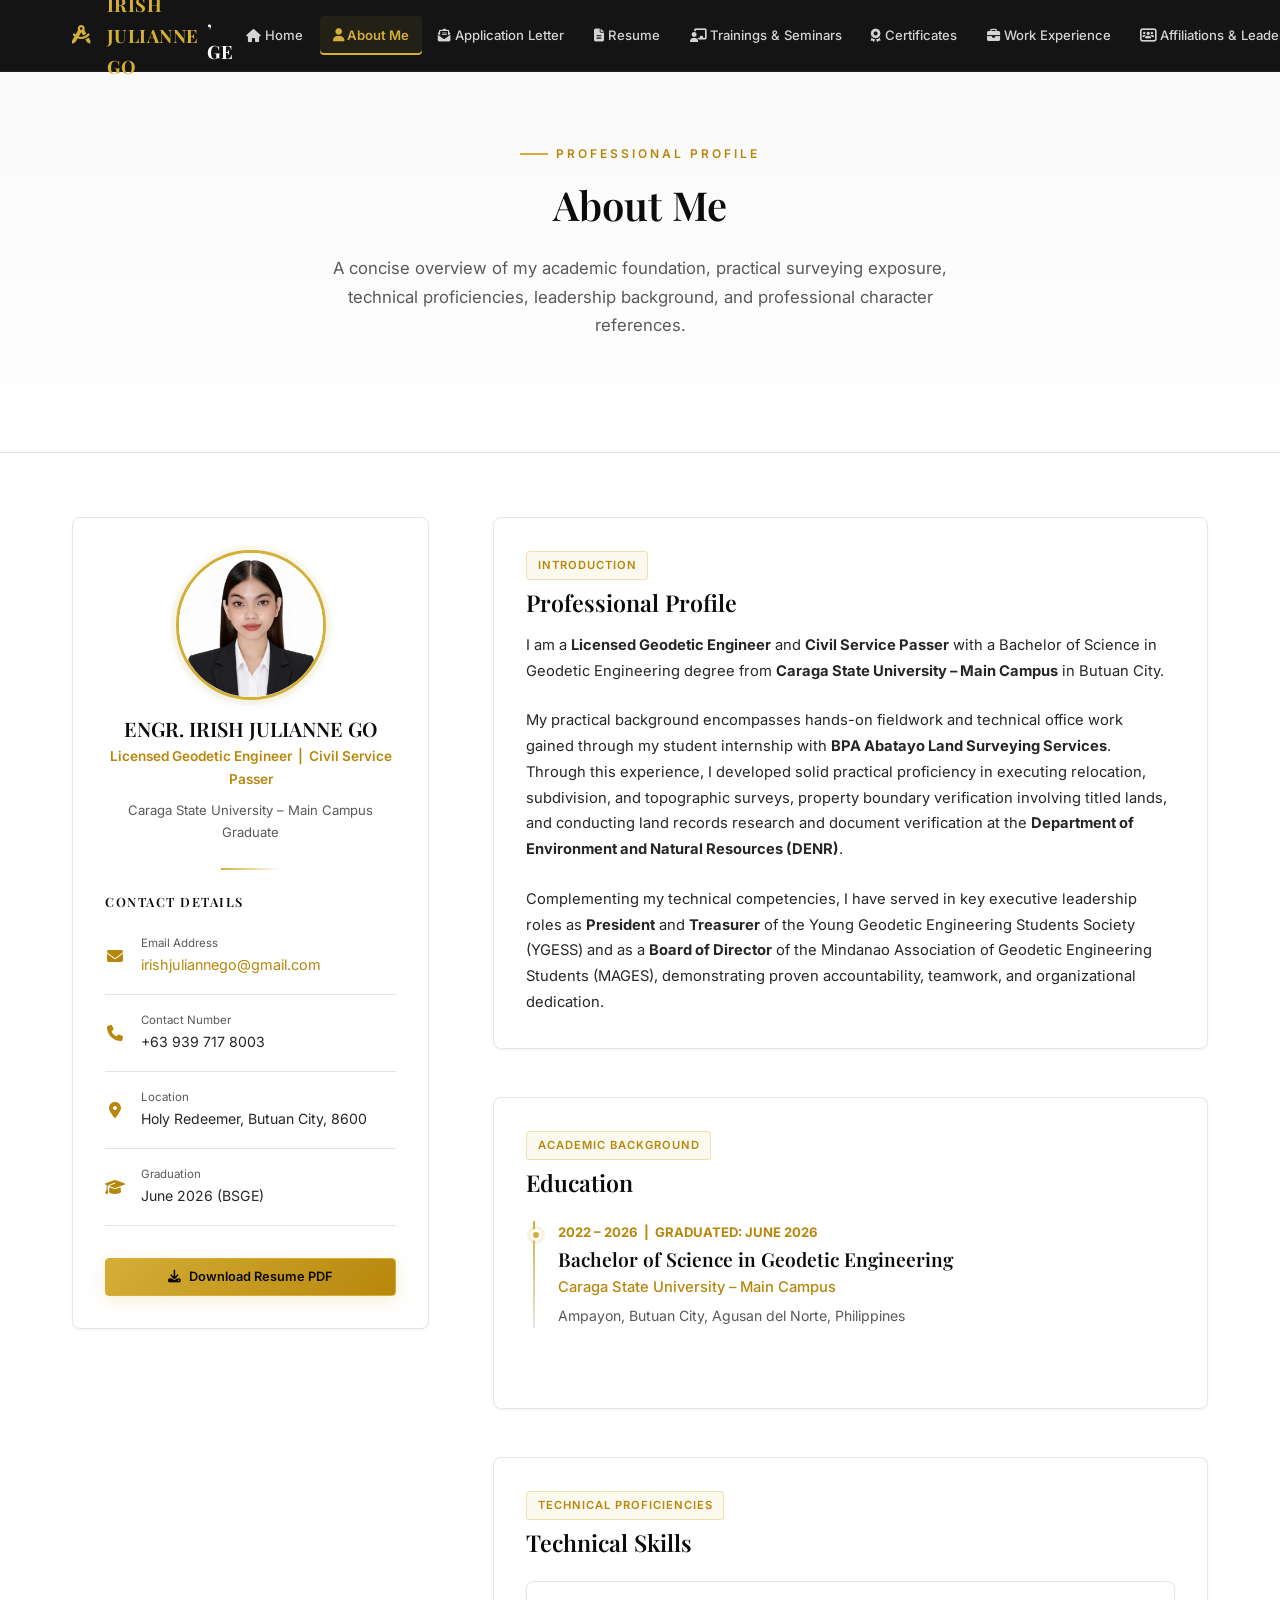
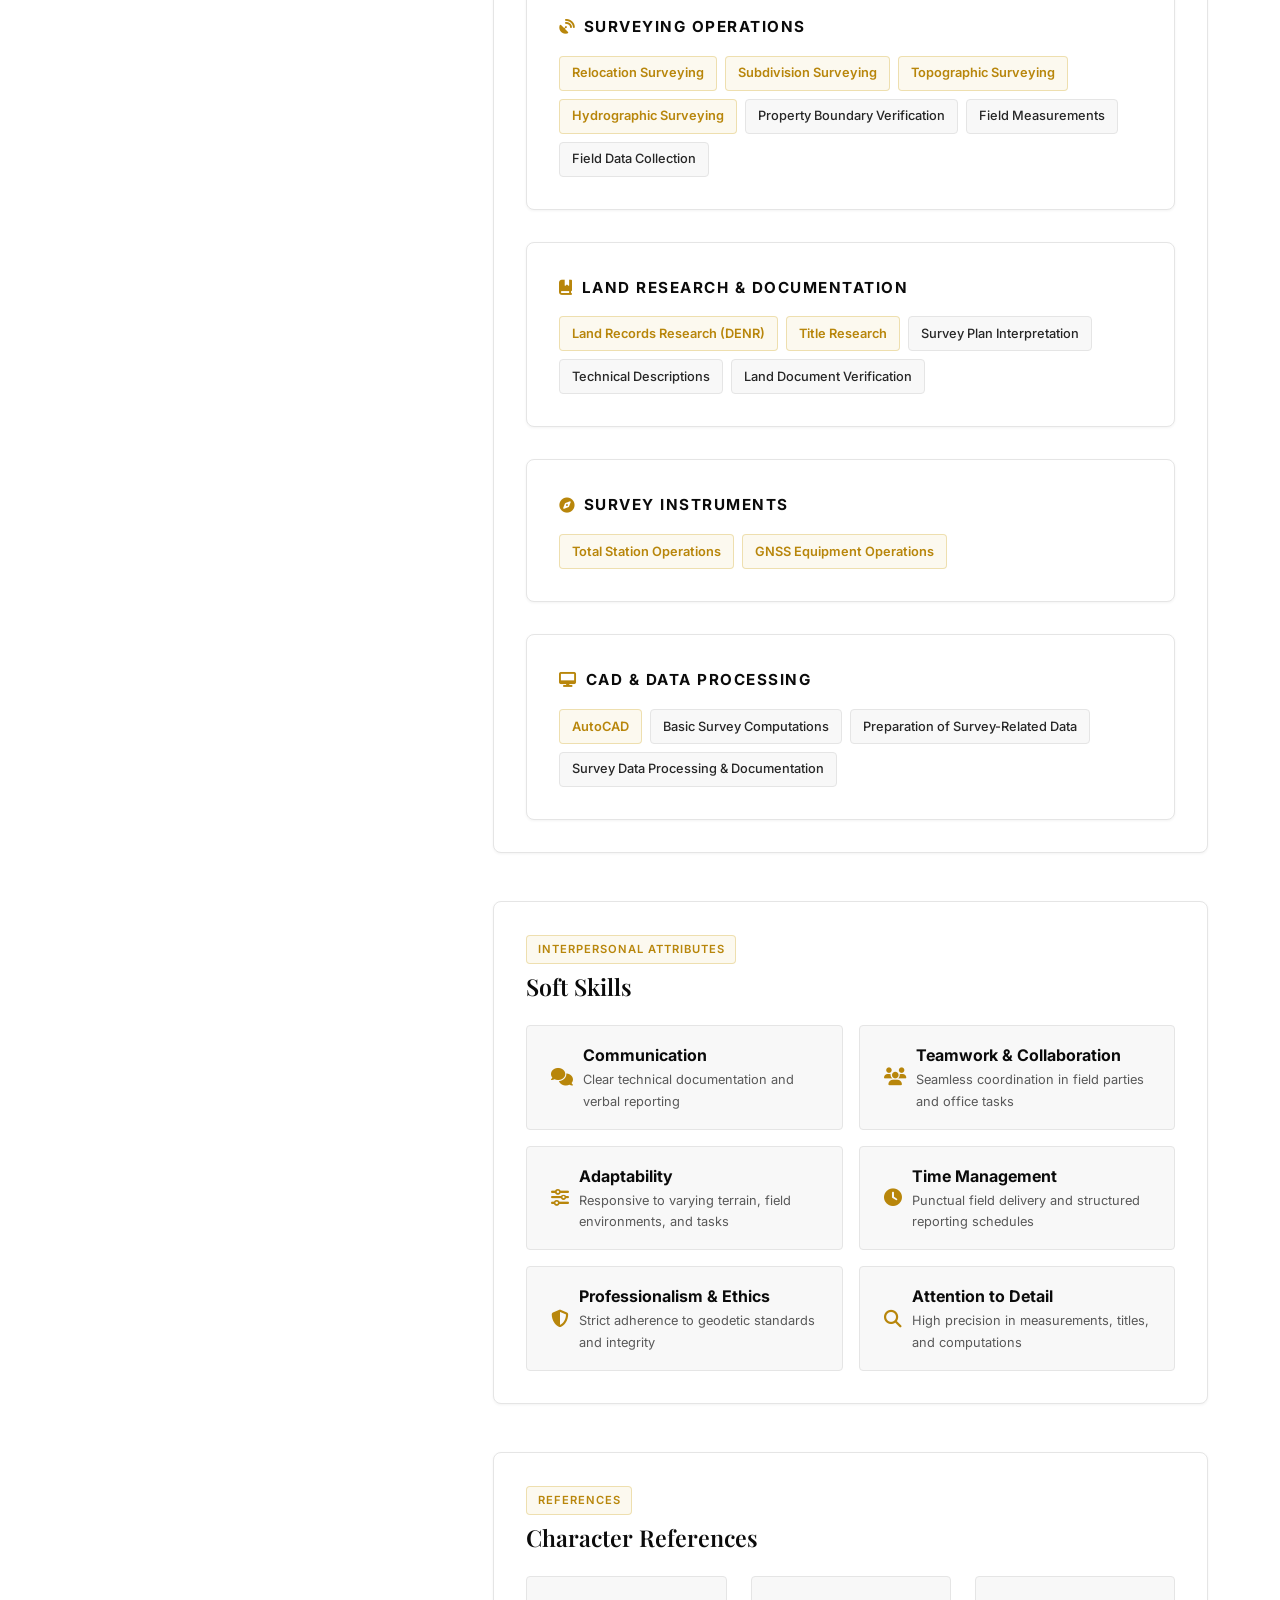
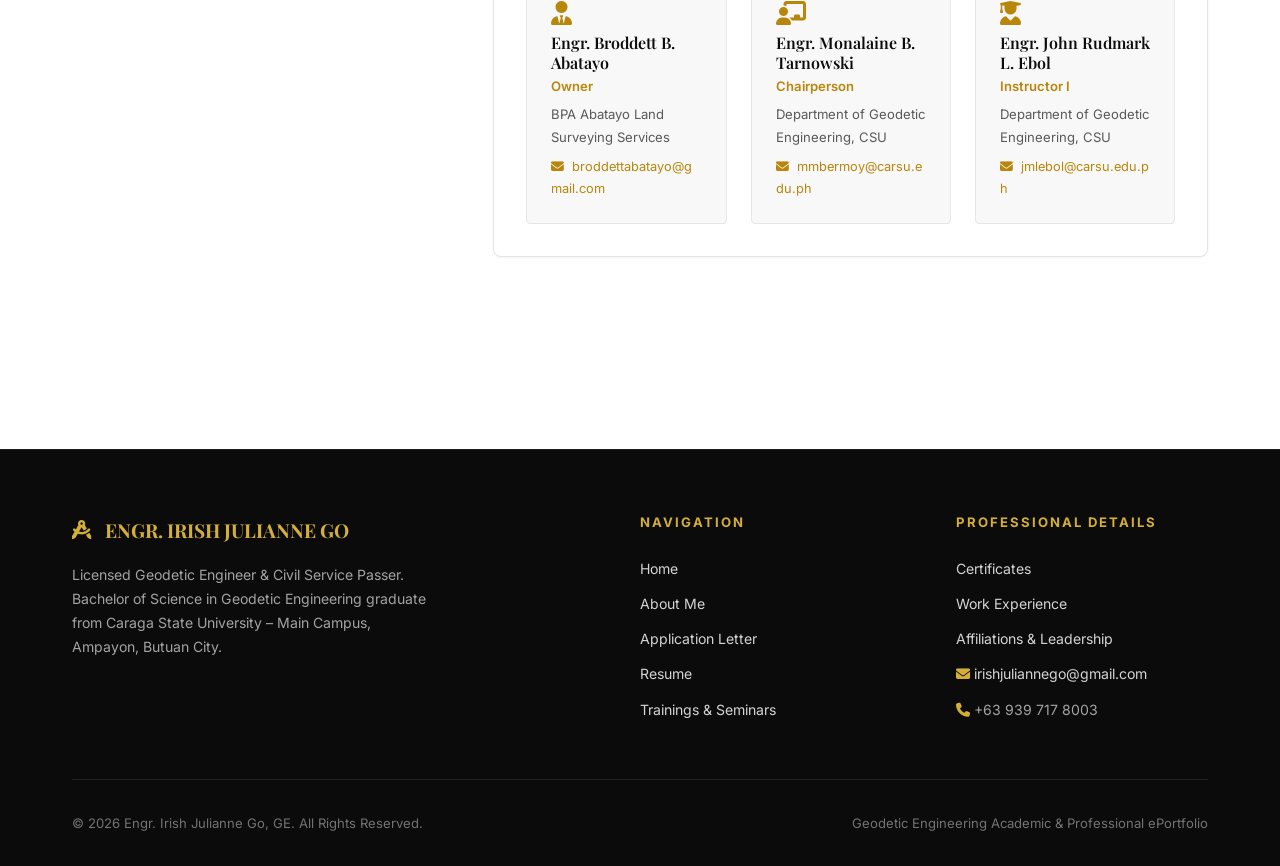
==== about.html @ 2d6228db "Add files via upload" ====
<!DOCTYPE html>
<html lang="en">
<head>
  <meta charset="UTF-8">
  <meta name="viewport" content="width=device-width, initial-scale=1.0">
  <title>About Me | Engr. Irish Julianne Go, GE</title>
  <meta name="description" content="Professional background, education, technical surveying proficiencies, and character references of Engr. Irish Julianne Go, Licensed Geodetic Engineer.">
  
  <!-- Google Fonts -->
  <link rel="preconnect" href="https://fonts.googleapis.com">
  <link rel="preconnect" href="https://fonts.gstatic.com" crossorigin>
  <link href="https://fonts.googleapis.com/css2?family=Inter:wght@300;400;500;600;700&family=Playfair+Display:wght@500;600;700&family=Source+Serif+4:wght@400;600&display=swap" rel="stylesheet">
  
  <!-- Font Awesome Icons -->
  <link rel="stylesheet" href="https://cdnjs.cloudflare.com/ajax/libs/font-awesome/6.5.1/css/all.min.css">
  
  <!-- Main Stylesheet -->
  <link rel="stylesheet" href="css/style.css">
</head>
<body>

  <!-- ==================== BLACK & GOLD NAVIGATION BAR ==================== -->
  <header class="navbar">
    <div class="container">
      <a href="index.html" class="nav-brand">
        <i class="fa-solid fa-compass-drafting" style="color: var(--color-gold); margin-right: 8px;"></i>
        <span>IRISH JULIANNE GO</span>, GE
      </a>

      <button class="nav-toggle" aria-label="Toggle navigation menu">
        <span></span>
        <span></span>
        <span></span>
      </button>

      <nav>
        <ul class="nav-links">
          <li><a href="index.html"><i class="fa-solid fa-house"></i> Home</a></li>
          <li><a href="about.html" class="active"><i class="fa-solid fa-user"></i> About Me</a></li>
          <li><a href="application-letter.html"><i class="fa-solid fa-envelope-open-text"></i> Application Letter</a></li>
          <li><a href="resume.html"><i class="fa-solid fa-file-lines"></i> Resume</a></li>
          <li><a href="trainings.html"><i class="fa-solid fa-chalkboard-user"></i> Trainings & Seminars</a></li>
          <li><a href="certificates.html"><i class="fa-solid fa-award"></i> Certificates</a></li>
          <li><a href="experience.html"><i class="fa-solid fa-briefcase"></i> Work Experience</a></li>
          <li><a href="affiliations.html"><i class="fa-solid fa-users-rectangle"></i> Affiliations & Leadership</a></li>
        </ul>
      </nav>
    </div>
  </header>

  <!-- ==================== PAGE HERO ==================== -->
  <section class="page-hero">
    <div class="container reveal">
      <div class="section-label">Professional Profile</div>
      <h1 class="section-title">About Me</h1>
      <p class="section-subtitle">
        A concise overview of my academic foundation, practical surveying exposure, technical proficiencies, leadership background, and professional character references.
      </p>
    </div>
  </section>

  <!-- ==================== MAIN ABOUT SECTION ==================== -->
  <section style="padding-bottom: var(--space-4xl);">
    <div class="container">
      <div class="about-grid">

        <!-- Left Column / Profile Sidebar -->
        <aside class="about-sidebar reveal">
          <div class="card">
            <div class="profile-photo-wrapper" style="width: 150px; height: 150px; margin-bottom: var(--space-md);">
              <img src="images/profile.jpg" alt="Engr. Irish Julianne Go, GE" class="profile-photo">
            </div>

            <h3 style="font-size: 1.25rem; color: var(--color-heading-dark); margin-bottom: var(--space-xs);">
              ENGR. IRISH JULIANNE GO
            </h3>
            <p style="font-size: 0.85rem; color: var(--color-gold-deep); font-weight: 600; margin-bottom: var(--space-sm);">
              Licensed Geodetic Engineer &nbsp;|&nbsp; Civil Service Passer
            </p>
            <p style="font-size: 0.82rem; color: var(--color-text-muted); margin-bottom: var(--space-lg);">
              Caraga State University – Main Campus Graduate
            </p>

            <div class="divider" style="margin: 0 auto var(--space-lg);"></div>

            <h4 style="font-size: 0.8rem; letter-spacing: 1.5px; text-transform: uppercase; color: var(--color-heading-dark); margin-bottom: var(--space-sm); text-align: left;">Contact Details</h4>
            
            <ul class="info-list" style="text-align: left;">
              <li>
                <i class="fa-solid fa-envelope"></i>
                <div>
                  <div style="font-size: 0.72rem; color: var(--color-text-muted);">Email Address</div>
                  <a href="mailto:irishjuliannego@gmail.com" style="word-break: break-all;">irishjuliannego@gmail.com</a>
                </div>
              </li>
              <li>
                <i class="fa-solid fa-phone"></i>
                <div>
                  <div style="font-size: 0.72rem; color: var(--color-text-muted);">Contact Number</div>
                  <span style="font-size: 0.88rem; color: var(--color-text);">+63 939 717 8003</span>
                </div>
              </li>
              <li>
                <i class="fa-solid fa-location-dot"></i>
                <div>
                  <div style="font-size: 0.72rem; color: var(--color-text-muted);">Location</div>
                  <span style="font-size: 0.88rem; color: var(--color-text);">Holy Redeemer, Butuan City, 8600</span>
                </div>
              </li>
              <li>
                <i class="fa-solid fa-graduation-cap"></i>
                <div>
                  <div style="font-size: 0.72rem; color: var(--color-text-muted);">Graduation</div>
                  <span style="font-size: 0.88rem; color: var(--color-text);">June 2026 (BSGE)</span>
                </div>
              </li>
            </ul>

            <div style="margin-top: var(--space-xl);">
              <a href="docs/Resume_Irish_Julianne_Go.pdf" download="Resume_Irish_Julianne_Go.pdf" class="btn btn-primary btn-sm" style="width: 100%; justify-content: center;">
                <i class="fa-solid fa-download"></i> Download Resume PDF
              </a>
            </div>
          </div>
        </aside>

        <!-- Right Column / Detailed Content -->
        <main class="about-content">

          <!-- 1. Professional Introduction -->
          <div class="card reveal" style="margin-bottom: var(--space-2xl);">
            <div class="card-tag">Introduction</div>
            <h2 style="font-size: 1.45rem; color: var(--color-heading-dark); margin-bottom: var(--space-md);">Professional Profile</h2>
            <p class="card-text">
              I am a <strong>Licensed Geodetic Engineer</strong> and <strong>Civil Service Passer</strong> with a Bachelor of Science in Geodetic Engineering degree from <strong>Caraga State University – Main Campus</strong> in Butuan City.
            </p>
            <p class="card-text">
              My practical background encompasses hands-on fieldwork and technical office work gained through my student internship with <strong>BPA Abatayo Land Surveying Services</strong>. Through this experience, I developed solid practical proficiency in executing relocation, subdivision, and topographic surveys, property boundary verification involving titled lands, and conducting land records research and document verification at the <strong>Department of Environment and Natural Resources (DENR)</strong>.
            </p>
            <p class="card-text" style="margin-bottom: 0;">
              Complementing my technical competencies, I have served in key executive leadership roles as <strong>President</strong> and <strong>Treasurer</strong> of the Young Geodetic Engineering Students Society (YGESS) and as a <strong>Board of Director</strong> of the Mindanao Association of Geodetic Engineering Students (MAGES), demonstrating proven accountability, teamwork, and organizational dedication.
            </p>
          </div>

          <!-- 2. Educational Background -->
          <div class="card reveal" style="margin-bottom: var(--space-2xl);">
            <div class="card-tag">Academic Background</div>
            <h2 style="font-size: 1.45rem; color: var(--color-heading-dark); margin-bottom: var(--space-lg);">Education</h2>
            
            <div class="timeline">
              <div class="timeline-item">
                <div style="font-size: 0.82rem; color: var(--color-gold-deep); font-weight: 700;">2022 – 2026 &nbsp;|&nbsp; GRADUATED: JUNE 2026</div>
                <h3 style="font-size: 1.2rem; color: var(--color-heading-dark); margin: var(--space-xs) 0;">
                  Bachelor of Science in Geodetic Engineering
                </h3>
                <p style="color: var(--color-gold-deep); font-size: 0.92rem; font-weight: 500; margin-bottom: var(--space-xs);">
                  Caraga State University – Main Campus
                </p>
                <p style="font-size: 0.88rem; color: var(--color-text-muted);">
                  Ampayon, Butuan City, Agusan del Norte, Philippines
                </p>
              </div>
            </div>
          </div>

          <!-- 3. Technical Skills (Exact 4 Categories from Provided Materials) -->
          <div class="card reveal" style="margin-bottom: var(--space-2xl);" id="technicalSkills">
            <div class="card-tag">Technical Proficiencies</div>
            <h2 style="font-size: 1.45rem; color: var(--color-heading-dark); margin-bottom: var(--space-lg);">Technical Skills</h2>

            <!-- Category 1: Surveying -->
            <div class="skill-category-box">
              <div class="skill-category-title">
                <i class="fa-solid fa-satellite-dish"></i> Surveying Operations
              </div>
              <div class="skills-grid" style="margin-top: 0;">
                <span class="tag tag-gold">Relocation Surveying</span>
                <span class="tag tag-gold">Subdivision Surveying</span>
                <span class="tag tag-gold">Topographic Surveying</span>
                <span class="tag tag-gold">Hydrographic Surveying</span>
                <span class="tag">Property Boundary Verification</span>
                <span class="tag">Field Measurements</span>
                <span class="tag">Field Data Collection</span>
              </div>
            </div>

            <!-- Category 2: Land Research & Documentation -->
            <div class="skill-category-box">
              <div class="skill-category-title">
                <i class="fa-solid fa-book-bookmark"></i> Land Research & Documentation
              </div>
              <div class="skills-grid" style="margin-top: 0;">
                <span class="tag tag-gold">Land Records Research (DENR)</span>
                <span class="tag tag-gold">Title Research</span>
                <span class="tag">Survey Plan Interpretation</span>
                <span class="tag">Technical Descriptions</span>
                <span class="tag">Land Document Verification</span>
              </div>
            </div>

            <!-- Category 3: Survey Instruments -->
            <div class="skill-category-box">
              <div class="skill-category-title">
                <i class="fa-solid fa-compass"></i> Survey Instruments
              </div>
              <div class="skills-grid" style="margin-top: 0;">
                <span class="tag tag-gold">Total Station Operations</span>
                <span class="tag tag-gold">GNSS Equipment Operations</span>
              </div>
            </div>

            <!-- Category 4: CAD & Data Processing -->
            <div class="skill-category-box" style="margin-bottom: 0;">
              <div class="skill-category-title">
                <i class="fa-solid fa-desktop"></i> CAD & Data Processing
              </div>
              <div class="skills-grid" style="margin-top: 0;">
                <span class="tag tag-gold">AutoCAD</span>
                <span class="tag">Basic Survey Computations</span>
                <span class="tag">Preparation of Survey-Related Data</span>
                <span class="tag">Survey Data Processing & Documentation</span>
              </div>
            </div>
          </div>

          <!-- 4. Soft Skills (Minimal, Clean, No percentage bars) -->
          <div class="card reveal" style="margin-bottom: var(--space-2xl);">
            <div class="card-tag">Interpersonal Attributes</div>
            <h2 style="font-size: 1.45rem; color: var(--color-heading-dark); margin-bottom: var(--space-lg);">Soft Skills</h2>
            
            <div class="grid-2" style="gap: var(--space-md);">
              <div style="background: var(--surface-secondary); padding: var(--space-md) var(--space-lg); border-radius: var(--radius-sm); border: 1px solid var(--border-color); display: flex; align-items: center; gap: 10px;">
                <i class="fa-solid fa-comments" style="color: var(--color-gold-deep); font-size: 1.1rem;"></i>
                <div>
                  <strong style="color: var(--color-black);">Communication</strong>
                  <div style="font-size: 0.8rem; color: var(--color-text-muted);">Clear technical documentation and verbal reporting</div>
                </div>
              </div>

              <div style="background: var(--surface-secondary); padding: var(--space-md) var(--space-lg); border-radius: var(--radius-sm); border: 1px solid var(--border-color); display: flex; align-items: center; gap: 10px;">
                <i class="fa-solid fa-users" style="color: var(--color-gold-deep); font-size: 1.1rem;"></i>
                <div>
                  <strong style="color: var(--color-black);">Teamwork & Collaboration</strong>
                  <div style="font-size: 0.8rem; color: var(--color-text-muted);">Seamless coordination in field parties and office tasks</div>
                </div>
              </div>

              <div style="background: var(--surface-secondary); padding: var(--space-md) var(--space-lg); border-radius: var(--radius-sm); border: 1px solid var(--border-color); display: flex; align-items: center; gap: 10px;">
                <i class="fa-solid fa-sliders" style="color: var(--color-gold-deep); font-size: 1.1rem;"></i>
                <div>
                  <strong style="color: var(--color-black);">Adaptability</strong>
                  <div style="font-size: 0.8rem; color: var(--color-text-muted);">Responsive to varying terrain, field environments, and tasks</div>
                </div>
              </div>

              <div style="background: var(--surface-secondary); padding: var(--space-md) var(--space-lg); border-radius: var(--radius-sm); border: 1px solid var(--border-color); display: flex; align-items: center; gap: 10px;">
                <i class="fa-solid fa-clock" style="color: var(--color-gold-deep); font-size: 1.1rem;"></i>
                <div>
                  <strong style="color: var(--color-black);">Time Management</strong>
                  <div style="font-size: 0.8rem; color: var(--color-text-muted);">Punctual field delivery and structured reporting schedules</div>
                </div>
              </div>

              <div style="background: var(--surface-secondary); padding: var(--space-md) var(--space-lg); border-radius: var(--radius-sm); border: 1px solid var(--border-color); display: flex; align-items: center; gap: 10px;">
                <i class="fa-solid fa-shield-halved" style="color: var(--color-gold-deep); font-size: 1.1rem;"></i>
                <div>
                  <strong style="color: var(--color-black);">Professionalism & Ethics</strong>
                  <div style="font-size: 0.8rem; color: var(--color-text-muted);">Strict adherence to geodetic standards and integrity</div>
                </div>
              </div>

              <div style="background: var(--surface-secondary); padding: var(--space-md) var(--space-lg); border-radius: var(--radius-sm); border: 1px solid var(--border-color); display: flex; align-items: center; gap: 10px;">
                <i class="fa-solid fa-magnifying-glass" style="color: var(--color-gold-deep); font-size: 1.1rem;"></i>
                <div>
                  <strong style="color: var(--color-black);">Attention to Detail</strong>
                  <div style="font-size: 0.8rem; color: var(--color-text-muted);">High precision in measurements, titles, and computations</div>
                </div>
              </div>
            </div>
          </div>

          <!-- 5. Character References (Exact 3 from Resume) -->
          <div class="card reveal">
            <div class="card-tag">References</div>
            <h2 style="font-size: 1.45rem; color: var(--color-heading-dark); margin-bottom: var(--space-lg);">Character References</h2>
            
            <div class="grid-3" style="gap: var(--space-lg);">
              <!-- Reference 1 -->
              <div style="background: var(--surface-secondary); padding: var(--space-lg); border-radius: var(--radius-sm); border: 1px solid var(--border-color);">
                <i class="fa-solid fa-user-tie" style="font-size: 1.5rem; color: var(--color-gold-deep); margin-bottom: var(--space-sm);"></i>
                <h4 style="font-size: 1rem; color: var(--color-heading-dark); margin-bottom: 2px;">Engr. Broddett B. Abatayo</h4>
                <div style="font-size: 0.82rem; color: var(--color-gold-deep); font-weight: 600; margin-bottom: 6px;">Owner</div>
                <div style="font-size: 0.82rem; color: var(--color-text-muted); margin-bottom: 8px;">BPA Abatayo Land Surveying Services</div>
                <div style="font-size: 0.8rem; color: var(--color-text);">
                  <i class="fa-solid fa-envelope" style="color: var(--color-gold-deep); margin-right: 4px;"></i>
                  <a href="mailto:broddettabatayo@gmail.com" style="word-break: break-all;">broddettabatayo@gmail.com</a>
                </div>
              </div>

              <!-- Reference 2 -->
              <div style="background: var(--surface-secondary); padding: var(--space-lg); border-radius: var(--radius-sm); border: 1px solid var(--border-color);">
                <i class="fa-solid fa-chalkboard-user" style="font-size: 1.5rem; color: var(--color-gold-deep); margin-bottom: var(--space-sm);"></i>
                <h4 style="font-size: 1rem; color: var(--color-heading-dark); margin-bottom: 2px;">Engr. Monalaine B. Tarnowski</h4>
                <div style="font-size: 0.82rem; color: var(--color-gold-deep); font-weight: 600; margin-bottom: 6px;">Chairperson</div>
                <div style="font-size: 0.82rem; color: var(--color-text-muted); margin-bottom: 8px;">Department of Geodetic Engineering, CSU</div>
                <div style="font-size: 0.8rem; color: var(--color-text);">
                  <i class="fa-solid fa-envelope" style="color: var(--color-gold-deep); margin-right: 4px;"></i>
                  <a href="mailto:mmbermoy@carsu.edu.ph" style="word-break: break-all;">mmbermoy@carsu.edu.ph</a>
                </div>
              </div>

              <!-- Reference 3 -->
              <div style="background: var(--surface-secondary); padding: var(--space-lg); border-radius: var(--radius-sm); border: 1px solid var(--border-color);">
                <i class="fa-solid fa-user-graduate" style="font-size: 1.5rem; color: var(--color-gold-deep); margin-bottom: var(--space-sm);"></i>
                <h4 style="font-size: 1rem; color: var(--color-heading-dark); margin-bottom: 2px;">Engr. John Rudmark L. Ebol</h4>
                <div style="font-size: 0.82rem; color: var(--color-gold-deep); font-weight: 600; margin-bottom: 6px;">Instructor I</div>
                <div style="font-size: 0.82rem; color: var(--color-text-muted); margin-bottom: 8px;">Department of Geodetic Engineering, CSU</div>
                <div style="font-size: 0.8rem; color: var(--color-text);">
                  <i class="fa-solid fa-envelope" style="color: var(--color-gold-deep); margin-right: 4px;"></i>
                  <a href="mailto:jmlebol@carsu.edu.ph" style="word-break: break-all;">jmlebol@carsu.edu.ph</a>
                </div>
              </div>
            </div>
          </div>

        </main>
      </div>
    </div>
  </section>

  <!-- ==================== BLACK & GOLD FOOTER ==================== -->
  <footer class="footer">
    <div class="container">
      <div class="footer-grid">
        <div>
          <div class="footer-brand">
            <i class="fa-solid fa-compass-drafting" style="color: var(--color-gold); margin-right: 6px;"></i>
            <span>ENGR. IRISH JULIANNE GO</span>
          </div>
          <p class="footer-text">
            Licensed Geodetic Engineer & Civil Service Passer. Bachelor of Science in Geodetic Engineering graduate from Caraga State University – Main Campus, Ampayon, Butuan City.
          </p>
        </div>

        <div>
          <h4 class="footer-heading">Navigation</h4>
          <ul class="footer-links">
            <li><a href="index.html">Home</a></li>
            <li><a href="about.html">About Me</a></li>
            <li><a href="application-letter.html">Application Letter</a></li>
            <li><a href="resume.html">Resume</a></li>
            <li><a href="trainings.html">Trainings & Seminars</a></li>
          </ul>
        </div>

        <div>
          <h4 class="footer-heading">Professional Details</h4>
          <ul class="footer-links">
            <li><a href="certificates.html">Certificates</a></li>
            <li><a href="experience.html">Work Experience</a></li>
            <li><a href="affiliations.html">Affiliations & Leadership</a></li>
            <li><a href="mailto:irishjuliannego@gmail.com"><i class="fa-solid fa-envelope" style="color: var(--color-gold);"></i> irishjuliannego@gmail.com</a></li>
            <li><span style="font-size: 0.88rem; color: #A3A3A3;"><i class="fa-solid fa-phone" style="color: var(--color-gold);"></i> +63 939 717 8003</span></li>
          </ul>
        </div>
      </div>

      <div class="footer-bottom">
        <div>&copy; <span id="currentYear"></span> Engr. Irish Julianne Go, GE. All Rights Reserved.</div>
        <div>Geodetic Engineering Academic & Professional ePortfolio</div>
      </div>
    </div>
  </footer>

  <!-- Back to Top Button -->
  <button class="back-to-top" aria-label="Scroll back to top">
    <i class="fa-solid fa-arrow-up"></i>
  </button>

  <script src="js/main.js"></script>
</body>
</html>
---- css/style.css ----
/* ============================================================
   E-PORTFOLIO — MAIN STYLESHEET
   Black, White & Gold Professional Geodetic Engineering Portfolio
   Engr. Irish Julianne Go, GE
   ============================================================ */

/* ---------- Google Fonts ---------- */
@import url('https://fonts.googleapis.com/css2?family=Inter:wght@300;400;500;600;700&family=Playfair+Display:wght@500;600;700&family=Source+Serif+4:wght@400;500;600&display=swap');

/* ---------- CSS Custom Properties (Black, White & Gold Design System) ---------- */
:root {
  /* Core Dark Tones */
  --color-black:           #0B0B0B; /* Deep rich black for navbar, footer, hero accents */
  --color-charcoal:        #1A1A1A; /* Refined charcoal for dark surfaces */
  --color-dark-gray:       #262626; /* Dark surface border / secondary dark */
  --color-mid-gray:        #737373;
  --color-light-gray:      #E5E5E5;

  /* Gold Accent Palette */
  --color-gold:            #D4AF37; /* Primary Gold */
  --color-gold-deep:       #B8860B; /* Deep Gold for borders & gradients */
  --color-gold-light:      #E6CA65; /* Highlight gold */
  --color-gold-tint:       rgba(212, 175, 55, 0.08); /* Subtle background tint */
  --color-gold-glow:       rgba(212, 175, 55, 0.18); /* Hover glow */

  /* Core Light Tones */
  --color-white:           #FFFFFF; /* Dominant clean white background */
  --color-off-white:       #F8F8F8; /* Subtle neutral section background */
  --color-surface-light:   #FFFFFF;

  /* Typography Colors */
  --color-heading-dark:    #0B0B0B; /* Headings on light background */
  --color-heading-light:   #FFFFFF; /* Headings on dark background */
  --color-heading:         #0B0B0B;
  --color-text:            #262626; /* Deep charcoal body text for readability */
  --color-text-muted:      #595959; /* Secondary muted text */
  --color-text-light:      #E5E5E5; /* Light text for dark sections */
  --color-text-dim:        #A3A3A3; /* Dim text for dark sections */

  /* Functional */
  --color-success:         #2B7A56;
  --color-info:            #2B6CB0;
  --color-danger:          #C53030;

  /* Surfaces */
  --surface-primary:       #FFFFFF;
  --surface-secondary:     #F8F8F8;
  --surface-dark:          #0B0B0B;
  --surface-card:          #FFFFFF;
  --surface-card-hover:    #FCFCFC;
  --surface-elevated:      #F5F5F5;
  --surface-overlay:       rgba(11, 11, 11, 0.90);

  /* Borders */
  --border-color:          #E5E5E5;
  --border-color-dark:     #262626;
  --border-color-gold:     rgba(212, 175, 55, 0.35);

  /* Typography */
  --font-body:    'Inter', -apple-system, BlinkMacSystemFont, 'Segoe UI', sans-serif;
  --font-heading: 'Playfair Display', 'Georgia', serif;
  --font-serif:   'Source Serif 4', 'Georgia', serif;

  /* Spacing */
  --space-xs:  .25rem;
  --space-sm:  .5rem;
  --space-md:  1rem;
  --space-lg:  1.5rem;
  --space-xl:  2rem;
  --space-2xl: 3rem;
  --space-3xl: 4rem;
  --space-4xl: 6rem;

  /* Radii */
  --radius-sm:  4px;
  --radius-md:  8px;
  --radius-lg:  14px;
  --radius-xl:  20px;
  --radius-full:50%;

  /* Shadows */
  --shadow-sm:        0 1px 3px rgba(0, 0, 0, 0.05);
  --shadow-md:        0 4px 14px rgba(0, 0, 0, 0.06);
  --shadow-lg:        0 10px 30px rgba(0, 0, 0, 0.08);
  --shadow-gold:      0 4px 18px rgba(212, 175, 55, 0.22);
  --shadow-paper:     0 10px 32px rgba(0, 0, 0, 0.08), 0 1px 4px rgba(0, 0, 0, 0.04);

  /* Transitions */
  --ease-smooth: cubic-bezier(.4, 0, .2, 1);
  --duration:    .3s;

  /* Layout */
  --max-width:   1200px;
  --nav-height:  72px;
}

/* ---------- Reset & Base ---------- */
*,
*::before,
*::after {
  box-sizing: border-box;
  margin: 0;
  padding: 0;
}

html {
  scroll-behavior: smooth;
  font-size: 16px;
  -webkit-font-smoothing: antialiased;
  -moz-osx-font-smoothing: grayscale;
}

body {
  font-family: var(--font-body);
  background: var(--surface-primary);
  color: var(--color-text);
  line-height: 1.7;
  min-height: 100vh;
  overflow-x: hidden;
}

img { max-width: 100%; display: block; }

a {
  color: var(--color-gold-deep);
  text-decoration: none;
  transition: color var(--duration) var(--ease-smooth);
}
a:hover { color: var(--color-gold); }

h1, h2, h3, h4, h5, h6 {
  font-family: var(--font-heading);
  color: var(--color-heading-dark);
  line-height: 1.25;
  font-weight: 600;
}

::selection {
  background: var(--color-gold);
  color: var(--color-black);
}

/* ---------- Utility ---------- */
.container {
  width: 100%;
  max-width: var(--max-width);
  margin: 0 auto;
  padding: 0 var(--space-xl);
}

.section-label {
  display: inline-flex;
  align-items: center;
  gap: .5rem;
  font-size: .75rem;
  font-weight: 600;
  letter-spacing: 3px;
  text-transform: uppercase;
  color: var(--color-gold-deep);
  margin-bottom: var(--space-md);
}
.section-label::before {
  content: '';
  width: 28px;
  height: 2px;
  background: var(--color-gold);
}

.section-title {
  font-size: clamp(1.75rem, 4vw, 2.5rem);
  color: var(--color-heading-dark);
  margin-bottom: var(--space-lg);
}

.section-subtitle {
  color: var(--color-text-muted);
  font-size: 1.05rem;
  max-width: 640px;
  margin-bottom: var(--space-3xl);
}

.page-hero {
  padding: calc(var(--nav-height) + var(--space-3xl)) 0 var(--space-2xl);
  text-align: center;
  background: linear-gradient(180deg, var(--color-off-white) 0%, var(--color-white) 100%);
  border-bottom: 1px solid var(--border-color);
  margin-bottom: var(--space-3xl);
}
.page-hero .section-label { justify-content: center; }
.page-hero .section-subtitle { margin-left: auto; margin-right: auto; }

.divider {
  width: 60px;
  height: 2px;
  background: linear-gradient(90deg, var(--color-gold), transparent);
  margin: var(--space-xl) 0;
}

/* ---------- Black & Gold Navigation Bar ---------- */
.navbar {
  position: fixed;
  top: 0;
  left: 0;
  right: 0;
  height: var(--nav-height);
  background: rgba(11, 11, 11, 0.96);
  backdrop-filter: blur(16px) saturate(1.4);
  -webkit-backdrop-filter: blur(16px) saturate(1.4);
  border-bottom: 1px solid #1F1F1F;
  z-index: 1000;
  transition: background var(--duration) var(--ease-smooth),
              box-shadow var(--duration) var(--ease-smooth);
}
.navbar.scrolled {
  background: #0B0B0B;
  box-shadow: 0 4px 20px rgba(0, 0, 0, 0.4);
}

.navbar .container {
  display: flex;
  align-items: center;
  justify-content: space-between;
  height: 100%;
}

.nav-brand {
  font-family: var(--font-heading);
  font-size: 1.15rem;
  font-weight: 700;
  color: #FFFFFF;
  letter-spacing: .5px;
  display: flex;
  align-items: center;
  gap: 8px;
}
.nav-brand span { color: var(--color-gold); }
.nav-brand:hover { color: var(--color-gold-light); }

.nav-links {
  display: flex;
  align-items: center;
  gap: var(--space-xs);
  list-style: none;
}

.nav-links a {
  display: block;
  padding: .5rem .8rem;
  font-size: .82rem;
  font-weight: 500;
  color: #D4D4D4;
  border-radius: var(--radius-sm);
  transition: color var(--duration) var(--ease-smooth),
              background var(--duration) var(--ease-smooth);
  white-space: nowrap;
}
.nav-links a:hover {
  color: var(--color-gold);
  background: var(--color-gold-tint);
}
.nav-links a.active {
  color: var(--color-gold);
  background: var(--color-gold-tint);
  font-weight: 600;
  box-shadow: inset 0 -2px 0 var(--color-gold);
}

/* Hamburger Toggle */
.nav-toggle {
  display: none;
  flex-direction: column;
  justify-content: center;
  gap: 5px;
  width: 28px;
  height: 28px;
  cursor: pointer;
  background: none;
  border: none;
  padding: 0;
}
.nav-toggle span {
  display: block;
  width: 100%;
  height: 2px;
  background: #FFFFFF;
  border-radius: 2px;
  transition: transform var(--duration) var(--ease-smooth),
              opacity var(--duration) var(--ease-smooth);
}
.nav-toggle.open span:nth-child(1) { transform: rotate(45deg) translate(5px, 5px); }
.nav-toggle.open span:nth-child(2) { opacity: 0; }
.nav-toggle.open span:nth-child(3) { transform: rotate(-45deg) translate(5px, -5px); }

/* ---------- Buttons ---------- */
.btn {
  display: inline-flex;
  align-items: center;
  gap: .5rem;
  padding: .7rem 1.6rem;
  font-family: var(--font-body);
  font-size: .88rem;
  font-weight: 600;
  border-radius: var(--radius-sm);
  border: none;
  cursor: pointer;
  transition: all var(--duration) var(--ease-smooth);
  text-decoration: none;
}

.btn-primary {
  background: linear-gradient(135deg, var(--color-gold), var(--color-gold-deep));
  color: var(--color-black);
  box-shadow: var(--shadow-gold);
  border: 1px solid var(--color-gold);
}
.btn-primary:hover {
  background: linear-gradient(135deg, var(--color-gold-light), var(--color-gold));
  color: var(--color-black);
  transform: translateY(-2px);
  box-shadow: 0 6px 22px rgba(212, 175, 55, 0.35);
}

.btn-outline {
  background: transparent;
  color: var(--color-gold-deep);
  border: 1.5px solid var(--color-gold-deep);
}
.btn-outline:hover {
  background: var(--color-gold-tint);
  color: var(--color-black);
  border-color: var(--color-gold);
  transform: translateY(-2px);
}

.btn-ghost {
  background: var(--surface-secondary);
  color: var(--color-text);
  border: 1px solid var(--border-color);
}
.btn-ghost:hover {
  background: var(--color-gold-tint);
  color: var(--color-black);
  border-color: var(--color-gold);
  transform: translateY(-1px);
}

.btn-dark {
  background: var(--color-black);
  color: #FFFFFF;
  border: 1px solid #262626;
}
.btn-dark:hover {
  background: #1A1A1A;
  color: var(--color-gold);
  border-color: var(--color-gold);
}

.btn-sm {
  padding: .45rem 1rem;
  font-size: .8rem;
}

/* ---------- Cards ---------- */
.card {
  background: var(--surface-card);
  border: 1px solid var(--border-color);
  border-radius: var(--radius-md);
  padding: var(--space-xl);
  box-shadow: var(--shadow-sm);
  transition: transform var(--duration) var(--ease-smooth),
              box-shadow var(--duration) var(--ease-smooth),
              border-color var(--duration) var(--ease-smooth);
}
.card:hover {
  transform: translateY(-3px);
  box-shadow: var(--shadow-md);
  border-color: var(--border-color-gold);
}

.card-tag {
  display: inline-block;
  padding: .25rem .65rem;
  font-size: .7rem;
  font-weight: 600;
  letter-spacing: 1px;
  text-transform: uppercase;
  color: var(--color-gold-deep);
  background: var(--color-gold-tint);
  border: 1px solid var(--border-color-gold);
  border-radius: var(--radius-sm);
  margin-bottom: var(--space-sm);
}

.card-title {
  font-family: var(--font-body);
  font-size: 1.12rem;
  font-weight: 600;
  color: var(--color-heading-dark);
  margin-bottom: var(--space-sm);
}

.card-meta {
  font-size: .84rem;
  color: var(--color-text-muted);
  margin-bottom: var(--space-md);
  display: flex;
  flex-wrap: wrap;
  gap: var(--space-md);
}
.card-meta i {
  color: var(--color-gold-deep);
  margin-right: .3rem;
}

.card-text {
  font-size: .92rem;
  color: var(--color-text);
  margin-bottom: var(--space-lg);
  line-height: 1.75;
}

.card-actions {
  display: flex;
  flex-wrap: wrap;
  gap: var(--space-sm);
}

/* ---------- Grids ---------- */
.grid-2 {
  display: grid;
  grid-template-columns: repeat(2, 1fr);
  gap: var(--space-xl);
}
.grid-3 {
  display: grid;
  grid-template-columns: repeat(3, 1fr);
  gap: var(--space-xl);
}
.grid-4 {
  display: grid;
  grid-template-columns: repeat(4, 1fr);
  gap: var(--space-xl);
}

/* ---------- Tags & Skills Badges ---------- */
.tag {
  display: inline-block;
  padding: .35rem .75rem;
  font-size: .8rem;
  font-weight: 500;
  border-radius: var(--radius-sm);
  background: var(--surface-secondary);
  color: var(--color-text);
  border: 1px solid var(--border-color);
  transition: all var(--duration) var(--ease-smooth);
}
.tag:hover {
  border-color: var(--color-gold);
  color: var(--color-gold-deep);
}
.tag-gold {
  background: var(--color-gold-tint);
  color: var(--color-gold-deep);
  border-color: var(--border-color-gold);
  font-weight: 600;
}

/* Skill Group Container */
.skill-category-box {
  background: var(--surface-card);
  border: 1px solid var(--border-color);
  border-radius: var(--radius-md);
  padding: var(--space-xl);
  margin-bottom: var(--space-xl);
  box-shadow: var(--shadow-sm);
}
.skill-category-title {
  font-family: var(--font-body);
  font-size: .95rem;
  font-weight: 700;
  letter-spacing: 1.5px;
  text-transform: uppercase;
  color: var(--color-black);
  margin-bottom: var(--space-md);
  display: flex;
  align-items: center;
  gap: 8px;
}
.skill-category-title i {
  color: var(--color-gold-deep);
}

/* ---------- Timeline ---------- */
.timeline {
  position: relative;
  padding-left: 32px;
}
.timeline::before {
  content: '';
  position: absolute;
  left: 7px;
  top: 0;
  bottom: 0;
  width: 2px;
  background: linear-gradient(180deg, var(--color-gold), var(--border-color));
}
.timeline-item {
  position: relative;
  margin-bottom: var(--space-2xl);
}
.timeline-item::before {
  content: '';
  position: absolute;
  left: -28px;
  top: 8px;
  width: 12px;
  height: 12px;
  border-radius: var(--radius-full);
  background: var(--color-gold);
  border: 3px solid #FFFFFF;
  box-shadow: 0 0 0 3px var(--color-gold-glow);
}

/* ---------- Profile Photo ---------- */
.profile-photo-wrapper {
  position: relative;
  width: 190px;
  height: 190px;
  margin: 0 auto var(--space-xl);
}
.profile-photo {
  width: 100%;
  height: 100%;
  border-radius: var(--radius-full);
  object-fit: cover;
  border: 3px solid var(--color-gold);
  box-shadow: 0 0 0 5px var(--color-gold-tint), var(--shadow-md);
  transition: transform var(--duration) var(--ease-smooth);
}
.profile-photo:hover {
  transform: scale(1.02);
}

/* ---------- Hero (Home) ---------- */
.hero {
  min-height: 88vh;
  display: flex;
  align-items: center;
  justify-content: center;
  text-align: center;
  padding: calc(var(--nav-height) + var(--space-2xl)) var(--space-xl) var(--space-3xl);
  position: relative;
  background: linear-gradient(180deg, #FAFAFA 0%, #FFFFFF 100%);
  border-bottom: 1px solid var(--border-color);
}

.hero-content {
  position: relative;
  z-index: 1;
  max-width: 760px;
}

.hero-greeting {
  font-size: .85rem;
  font-weight: 600;
  letter-spacing: 3px;
  text-transform: uppercase;
  color: var(--color-gold-deep);
  margin-bottom: var(--space-sm);
}

.hero-name {
  font-size: clamp(2.2rem, 5vw, 3.4rem);
  font-weight: 700;
  margin-bottom: var(--space-xs);
  color: var(--color-heading-dark);
  letter-spacing: -0.5px;
}

.hero-title {
  font-family: var(--font-body);
  font-size: 1.15rem;
  font-weight: 500;
  color: var(--color-gold-deep);
  margin-bottom: var(--space-xl);
}

.hero-intro {
  font-size: 1.05rem;
  color: var(--color-text);
  max-width: 580px;
  margin: 0 auto var(--space-2xl);
  line-height: 1.85;
}

.hero-buttons {
  display: flex;
  gap: var(--space-md);
  justify-content: center;
  flex-wrap: wrap;
}

/* ---------- About Sections ---------- */
.about-grid {
  display: grid;
  grid-template-columns: 1fr 2fr;
  gap: var(--space-3xl);
  align-items: start;
}
.about-sidebar .card {
  text-align: center;
  position: sticky;
  top: calc(var(--nav-height) + var(--space-xl));
}

.info-list {
  list-style: none;
}
.info-list li {
  display: flex;
  align-items: center;
  gap: var(--space-md);
  padding: var(--space-md) 0;
  border-bottom: 1px solid var(--border-color);
  font-size: .9rem;
}
.info-list li i {
  color: var(--color-gold-deep);
  font-size: 1rem;
  width: 20px;
  text-align: center;
}

.skills-grid {
  display: flex;
  flex-wrap: wrap;
  gap: var(--space-sm);
  margin-top: var(--space-md);
}

/* ============================================================
   CLEAN WHITE A4 PAPER DOCUMENT DISPLAY (DOCUMENT-ONLY PREVIEW)
   ============================================================ */

.document-stage {
  width: 100%;
  max-width: 900px;
  margin: 0 auto var(--space-4xl);
  display: flex;
  flex-direction: column;
  align-items: center;
}

.document-header-card {
  width: 100%;
  background: #FFFFFF;
  border: 1px solid var(--border-color);
  border-radius: var(--radius-md);
  padding: 1.1rem 1.6rem;
  display: flex;
  align-items: center;
  justify-content: space-between;
  flex-wrap: wrap;
  gap: var(--space-md);
  margin-bottom: var(--space-2xl);
  box-shadow: var(--shadow-sm);
}

.document-header-info {
  display: flex;
  align-items: center;
  gap: var(--space-md);
}

.document-header-icon {
  width: 42px;
  height: 42px;
  border-radius: var(--radius-sm);
  background: var(--color-gold-tint);
  color: var(--color-gold-deep);
  display: flex;
  align-items: center;
  justify-content: center;
  font-size: 1.25rem;
  border: 1px solid var(--border-color-gold);
}

.document-header-text h3 {
  font-family: var(--font-body);
  font-size: 1.05rem;
  font-weight: 600;
  color: var(--color-black);
  margin-bottom: 2px;
}

.document-header-text p {
  font-size: 0.82rem;
  color: var(--color-text-muted);
}

.document-header-actions {
  display: flex;
  align-items: center;
  gap: var(--space-sm);
  flex-wrap: wrap;
}

/* Clean White A4 Paper Sheet */
.a4-paper-sheet {
  background: #FFFFFF;
  width: 100%;
  max-width: 860px;
  margin: 0 auto var(--space-2xl);
  border-radius: 4px;
  box-shadow: var(--shadow-paper);
  border: 1px solid #E2E2E2;
  overflow: hidden;
  position: relative;
  transition: transform var(--duration) var(--ease-smooth), box-shadow var(--duration) var(--ease-smooth);
}

.a4-paper-sheet:hover {
  box-shadow: 0 14px 40px rgba(0, 0, 0, 0.12), 0 0 0 1px var(--border-color-gold);
}

.a4-canvas-page {
  display: block;
  width: 100%;
  height: auto;
  background: #FFFFFF;
}

.a4-page-badge {
  position: absolute;
  bottom: 14px;
  right: 18px;
  background: rgba(11, 11, 11, 0.85);
  color: var(--color-gold);
  font-size: 0.72rem;
  font-weight: 600;
  padding: 3px 8px;
  border-radius: 4px;
  letter-spacing: 0.5px;
}

/* Loading & Error */
.doc-loading-indicator {
  background: #FFFFFF;
  border: 1px solid var(--border-color);
  border-radius: var(--radius-md);
  padding: var(--space-3xl);
  display: flex;
  flex-direction: column;
  align-items: center;
  gap: var(--space-md);
  color: var(--color-text-muted);
  width: 100%;
  max-width: 860px;
  margin: 0 auto var(--space-2xl);
  box-shadow: var(--shadow-sm);
}

.doc-spinner {
  width: 36px;
  height: 36px;
  border: 3px solid rgba(212, 175, 55, 0.2);
  border-top-color: var(--color-gold-deep);
  border-radius: 50%;
  animation: spin 0.8s linear infinite;
}

@keyframes spin {
  to { transform: rotate(360deg); }
}

.doc-error-notice {
  padding: var(--space-xl);
  background: rgba(197, 48, 48, 0.06);
  border: 1px solid rgba(197, 48, 48, 0.2);
  border-radius: var(--radius-md);
  color: var(--color-text);
  text-align: center;
  max-width: 860px;
  width: 100%;
  margin: 0 auto;
}

/* Fullscreen Modal */
.doc-fs-modal {
  position: fixed;
  inset: 0;
  z-index: 3000;
  display: flex;
  flex-direction: column;
  opacity: 0;
  pointer-events: none;
  transition: opacity var(--duration) var(--ease-smooth);
}

.doc-fs-modal.active {
  opacity: 1;
  pointer-events: all;
}

.doc-fs-backdrop {
  position: absolute;
  inset: 0;
  background: rgba(11, 11, 11, 0.94);
  backdrop-filter: blur(8px);
}

.doc-fs-content {
  position: relative;
  z-index: 1;
  display: flex;
  flex-direction: column;
  height: 100%;
  max-width: 1000px;
  width: 100%;
  margin: 0 auto;
  padding: var(--space-md) var(--space-lg);
}

.doc-fs-bar {
  display: flex;
  justify-content: space-between;
  align-items: center;
  padding-bottom: var(--space-md);
  border-bottom: 1px solid #262626;
}

.doc-fs-close {
  background: rgba(255, 255, 255, 0.1);
  border: 1px solid #333333;
  color: #FFFFFF;
  width: 38px;
  height: 38px;
  border-radius: 50%;
  cursor: pointer;
  display: flex;
  align-items: center;
  justify-content: center;
  font-size: 1.4rem;
  line-height: 1;
  transition: background var(--duration) var(--ease-smooth);
}
.doc-fs-close:hover {
  background: var(--color-gold);
  color: var(--color-black);
}

.doc-fs-body {
  overflow-y: auto;
  padding: var(--space-lg) 0;
  flex: 1;
  display: flex;
  flex-direction: column;
  align-items: center;
}

/* ---------- Black & Gold Footer ---------- */
.footer {
  background: var(--color-black);
  border-top: 1px solid #1F1F1F;
  padding: var(--space-3xl) 0 var(--space-xl);
  margin-top: var(--space-4xl);
  color: #E5E5E5;
}
.footer-grid {
  display: grid;
  grid-template-columns: 2fr 1fr 1fr;
  gap: var(--space-3xl);
  margin-bottom: var(--space-2xl);
}
.footer-brand {
  font-family: var(--font-heading);
  font-size: 1.2rem;
  font-weight: 700;
  color: #FFFFFF;
  margin-bottom: var(--space-md);
  display: flex;
  align-items: center;
  gap: 8px;
}
.footer-brand span { color: var(--color-gold); }
.footer-text {
  font-size: .88rem;
  color: #A3A3A3;
  max-width: 360px;
  line-height: 1.7;
}
.footer-heading {
  font-family: var(--font-body);
  font-size: .82rem;
  font-weight: 700;
  letter-spacing: 2px;
  text-transform: uppercase;
  color: var(--color-gold);
  margin-bottom: var(--space-lg);
}
.footer-links {
  list-style: none;
}
.footer-links li {
  margin-bottom: var(--space-sm);
}
.footer-links a {
  font-size: .88rem;
  color: #D4D4D4;
  transition: color var(--duration) var(--ease-smooth);
}
.footer-links a:hover { color: var(--color-gold); }

.footer-bottom {
  border-top: 1px solid #1F1F1F;
  padding-top: var(--space-xl);
  display: flex;
  justify-content: space-between;
  align-items: center;
  font-size: .82rem;
  color: #737373;
  flex-wrap: wrap;
  gap: var(--space-md);
}

/* ---------- Back to Top ---------- */
.back-to-top {
  position: fixed;
  bottom: 2rem;
  right: 2rem;
  width: 44px;
  height: 44px;
  display: flex;
  align-items: center;
  justify-content: center;
  background: var(--color-gold);
  color: var(--color-black);
  border-radius: var(--radius-full);
  font-size: 1rem;
  cursor: pointer;
  opacity: 0;
  pointer-events: none;
  transition: all var(--duration) var(--ease-smooth);
  box-shadow: var(--shadow-gold);
  border: none;
  z-index: 900;
}
.back-to-top.visible {
  opacity: 1;
  pointer-events: all;
}
.back-to-top:hover {
  background: var(--color-gold-light);
  transform: translateY(-3px);
}

/* ---------- Certificate Preview & Thumbnails ---------- */
.cert-thumb-container {
  position: relative;
  aspect-ratio: 16/11;
  border-radius: var(--radius-md);
  overflow: hidden;
  border: 1px solid var(--border-color);
  background: #F4F4F5;
  margin-bottom: var(--space-lg);
  display: flex;
  align-items: center;
  justify-content: center;
  cursor: pointer;
}
.cert-thumb-img {
  width: 100%;
  height: 100%;
  object-fit: cover;
  display: block;
  transition: transform var(--duration) var(--ease-smooth);
}
.cert-thumb-container:hover .cert-thumb-img {
  transform: scale(1.03);
}
.cert-thumb-overlay {
  position: absolute;
  inset: 0;
  background: rgba(11, 11, 11, 0.55);
  backdrop-filter: blur(2px);
  display: flex;
  align-items: center;
  justify-content: center;
  opacity: 0;
  transition: opacity var(--duration) var(--ease-smooth);
  color: #FFFFFF;
  font-size: 0.9rem;
  font-weight: 600;
  gap: 8px;
}
.cert-thumb-container:hover .cert-thumb-overlay {
  opacity: 1;
}

.cert-placeholder-thumb {
  aspect-ratio: 16/11;
  border-radius: var(--radius-md);
  border: 1px dashed var(--border-color);
  background: #FAFAFA;
  display: flex;
  flex-direction: column;
  align-items: center;
  justify-content: center;
  margin-bottom: var(--space-lg);
  color: var(--color-text-muted);
  padding: var(--space-md);
  text-align: center;
}

/* ---------- Certificate Lightbox Modal ---------- */
.modal-overlay {
  position: fixed;
  inset: 0;
  background: rgba(11, 11, 11, 0.85);
  backdrop-filter: blur(8px);
  -webkit-backdrop-filter: blur(8px);
  z-index: 2000;
  display: flex;
  align-items: center;
  justify-content: center;
  opacity: 0;
  pointer-events: none;
  transition: opacity var(--duration) var(--ease-smooth);
  padding: var(--space-md);
}
.modal-overlay.active {
  opacity: 1;
  pointer-events: all;
}
.modal-container {
  background: #FFFFFF;
  border-radius: var(--radius-lg);
  border: 1px solid var(--border-color);
  box-shadow: 0 25px 50px -12px rgba(0, 0, 0, 0.35);
  max-width: 920px;
  width: 100%;
  max-height: 90vh;
  display: flex;
  flex-direction: column;
  overflow: hidden;
  position: relative;
  transform: scale(0.96);
  transition: transform var(--duration) var(--ease-smooth);
}
.modal-overlay.active .modal-container {
  transform: scale(1);
}
.modal-header {
  padding: var(--space-md) var(--space-xl);
  border-bottom: 1px solid var(--border-color);
  display: flex;
  align-items: center;
  justify-content: space-between;
  background: #0B0B0B;
  color: #FFFFFF;
}
.modal-header-title {
  font-family: var(--font-body);
  font-size: 1.05rem;
  font-weight: 600;
  color: #FFFFFF;
  display: flex;
  align-items: center;
  gap: 8px;
}
.modal-close {
  background: none;
  border: none;
  font-size: 1.25rem;
  color: #D4D4D4;
  cursor: pointer;
  width: 34px;
  height: 34px;
  border-radius: var(--radius-full);
  display: flex;
  align-items: center;
  justify-content: center;
  transition: all var(--duration);
}
.modal-close:hover {
  background: #262626;
  color: var(--color-gold);
}
.modal-body {
  padding: var(--space-lg);
  overflow-y: auto;
  text-align: center;
  background: #F9FAFB;
}
.modal-image {
  max-width: 100%;
  max-height: 62vh;
  object-fit: contain;
  border-radius: var(--radius-sm);
  box-shadow: 0 4px 20px rgba(0, 0, 0, 0.12);
  border: 1px solid var(--border-color);
  background: #FFFFFF;
}
.modal-footer {
  padding: var(--space-md) var(--space-xl);
  border-top: 1px solid var(--border-color);
  display: flex;
  align-items: center;
  justify-content: space-between;
  background: #FFFFFF;
  flex-wrap: wrap;
  gap: var(--space-sm);
}
.modal-footer-meta {
  font-size: 0.85rem;
  color: var(--color-text-muted);
  text-align: left;
}

/* ---------- Responsive Breakpoints ---------- */
@media (max-width: 1024px) {
  .grid-3 { grid-template-columns: repeat(2, 1fr); }
  .grid-4 { grid-template-columns: repeat(2, 1fr); }
  .footer-grid { grid-template-columns: 1fr 1fr; }
  .about-grid { grid-template-columns: 1fr; }
  .about-sidebar .card { position: static; }
}

@media (max-width: 768px) {
  :root { --nav-height: 64px; }

  .container { padding: 0 var(--space-lg); }

  /* Mobile nav menu (Clean Black & Gold) */
  .nav-toggle { display: flex; }
  .nav-links {
    position: fixed;
    top: var(--nav-height);
    left: 0;
    right: 0;
    bottom: 0;
    background: rgba(11, 11, 11, 0.98);
    backdrop-filter: blur(20px);
    flex-direction: column;
    align-items: stretch;
    padding: var(--space-xl);
    gap: var(--space-xs);
    transform: translateX(100%);
    transition: transform var(--duration) var(--ease-smooth);
    border-top: 1px solid #1F1F1F;
  }
  .nav-links.open { transform: translateX(0); }
  .nav-links a {
    padding: .85rem var(--space-lg);
    font-size: 1rem;
    border-radius: var(--radius-md);
    color: #E5E5E5;
  }
  .nav-links a:hover,
  .nav-links a.active {
    color: var(--color-gold);
    background: var(--color-gold-tint);
  }

  .grid-2,
  .grid-3,
  .grid-4 { grid-template-columns: 1fr; }

  .hero-name { font-size: 2.2rem; }
  .footer-grid { grid-template-columns: 1fr; }
  .profile-photo-wrapper { width: 150px; height: 150px; }

  .document-header-card {
    flex-direction: column;
    align-items: flex-start;
  }
  .document-header-actions {
    width: 100%;
    justify-content: stretch;
  }
  .document-header-actions .btn {
    flex: 1;
    justify-content: center;
  }
  .a4-paper-sheet {
    box-shadow: 0 4px 18px rgba(0, 0, 0, 0.08);
    border-radius: 2px;
  }
}

@media (max-width: 480px) {
  .hero-buttons { flex-direction: column; align-items: center; }
  .hero-buttons .btn { width: 100%; justify-content: center; }
  .page-hero { padding-top: calc(var(--nav-height) + var(--space-2xl)); }
}

/* ---------- Print ---------- */
@media print {
  .navbar, .footer, .back-to-top, .nav-toggle, .document-header-card { display: none !important; }
  body { background: #fff; color: #222; }
  .a4-paper-sheet { box-shadow: none; border: none; }
}
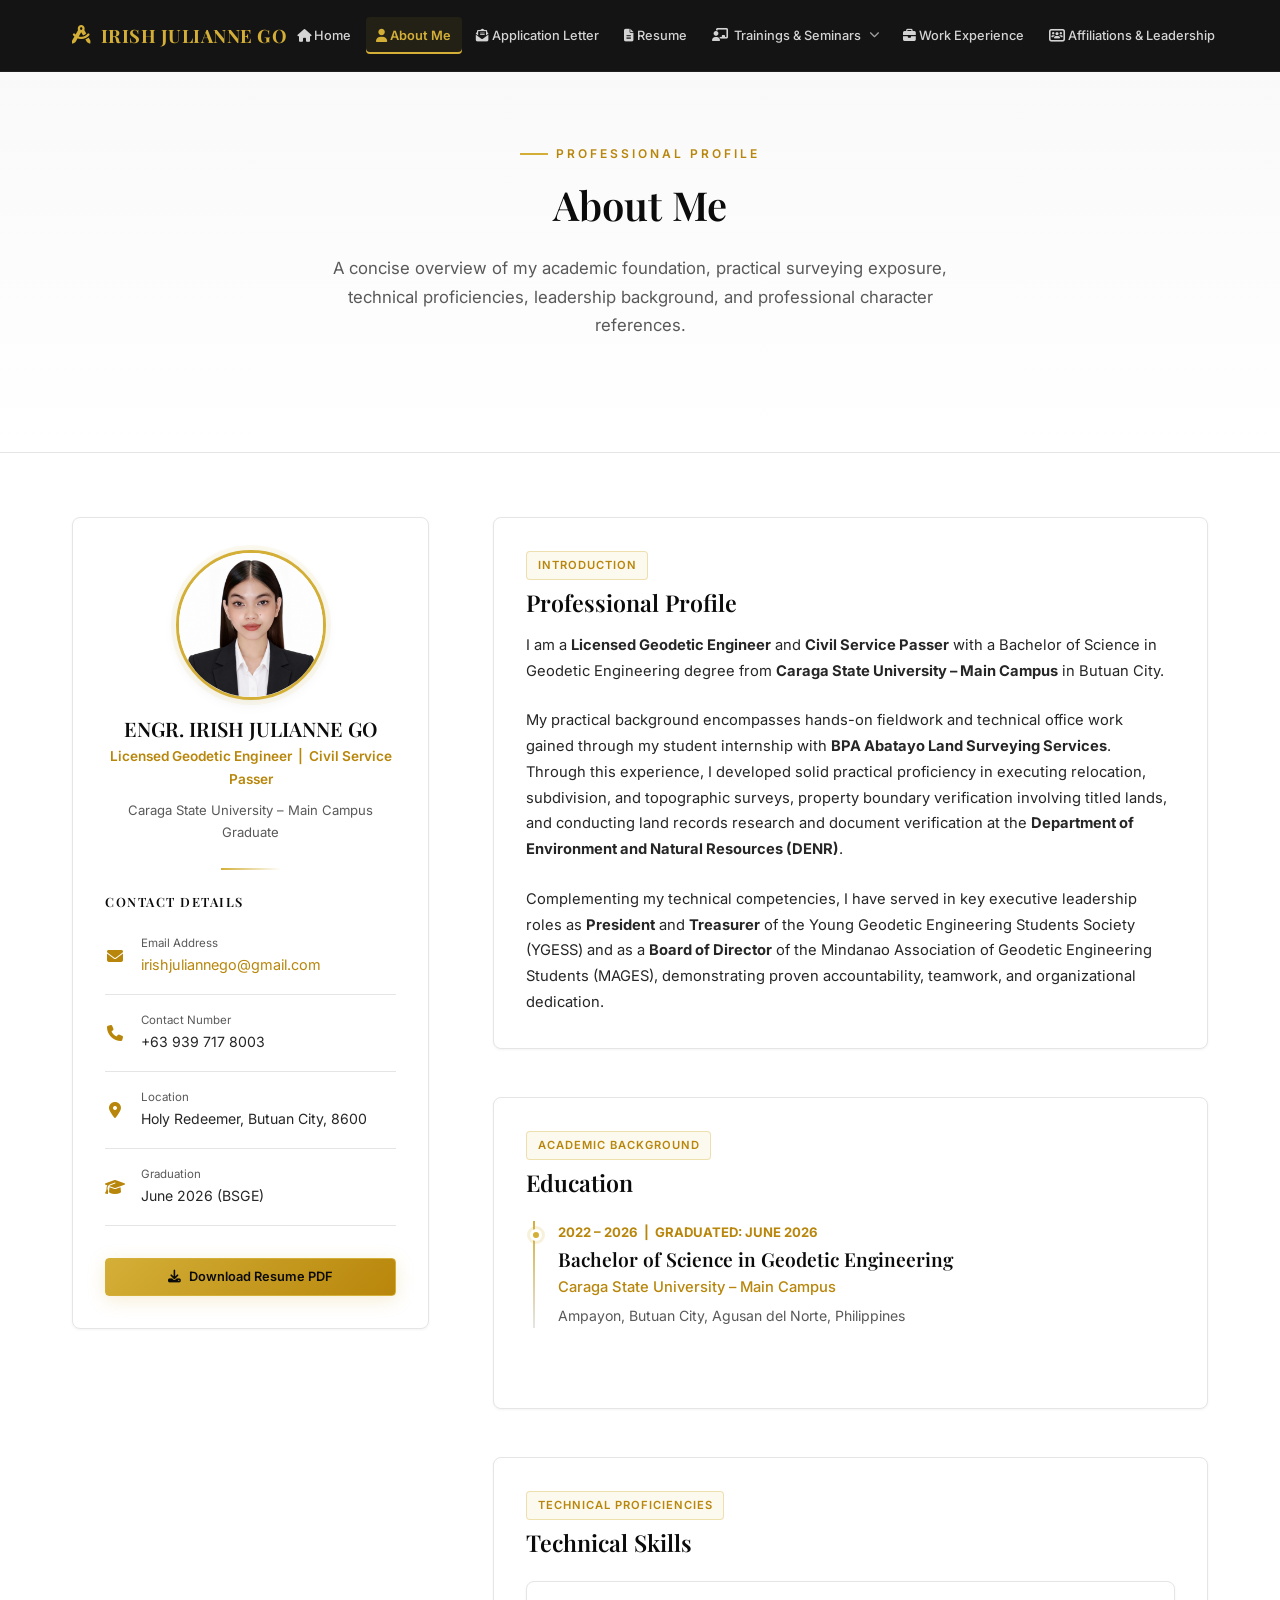
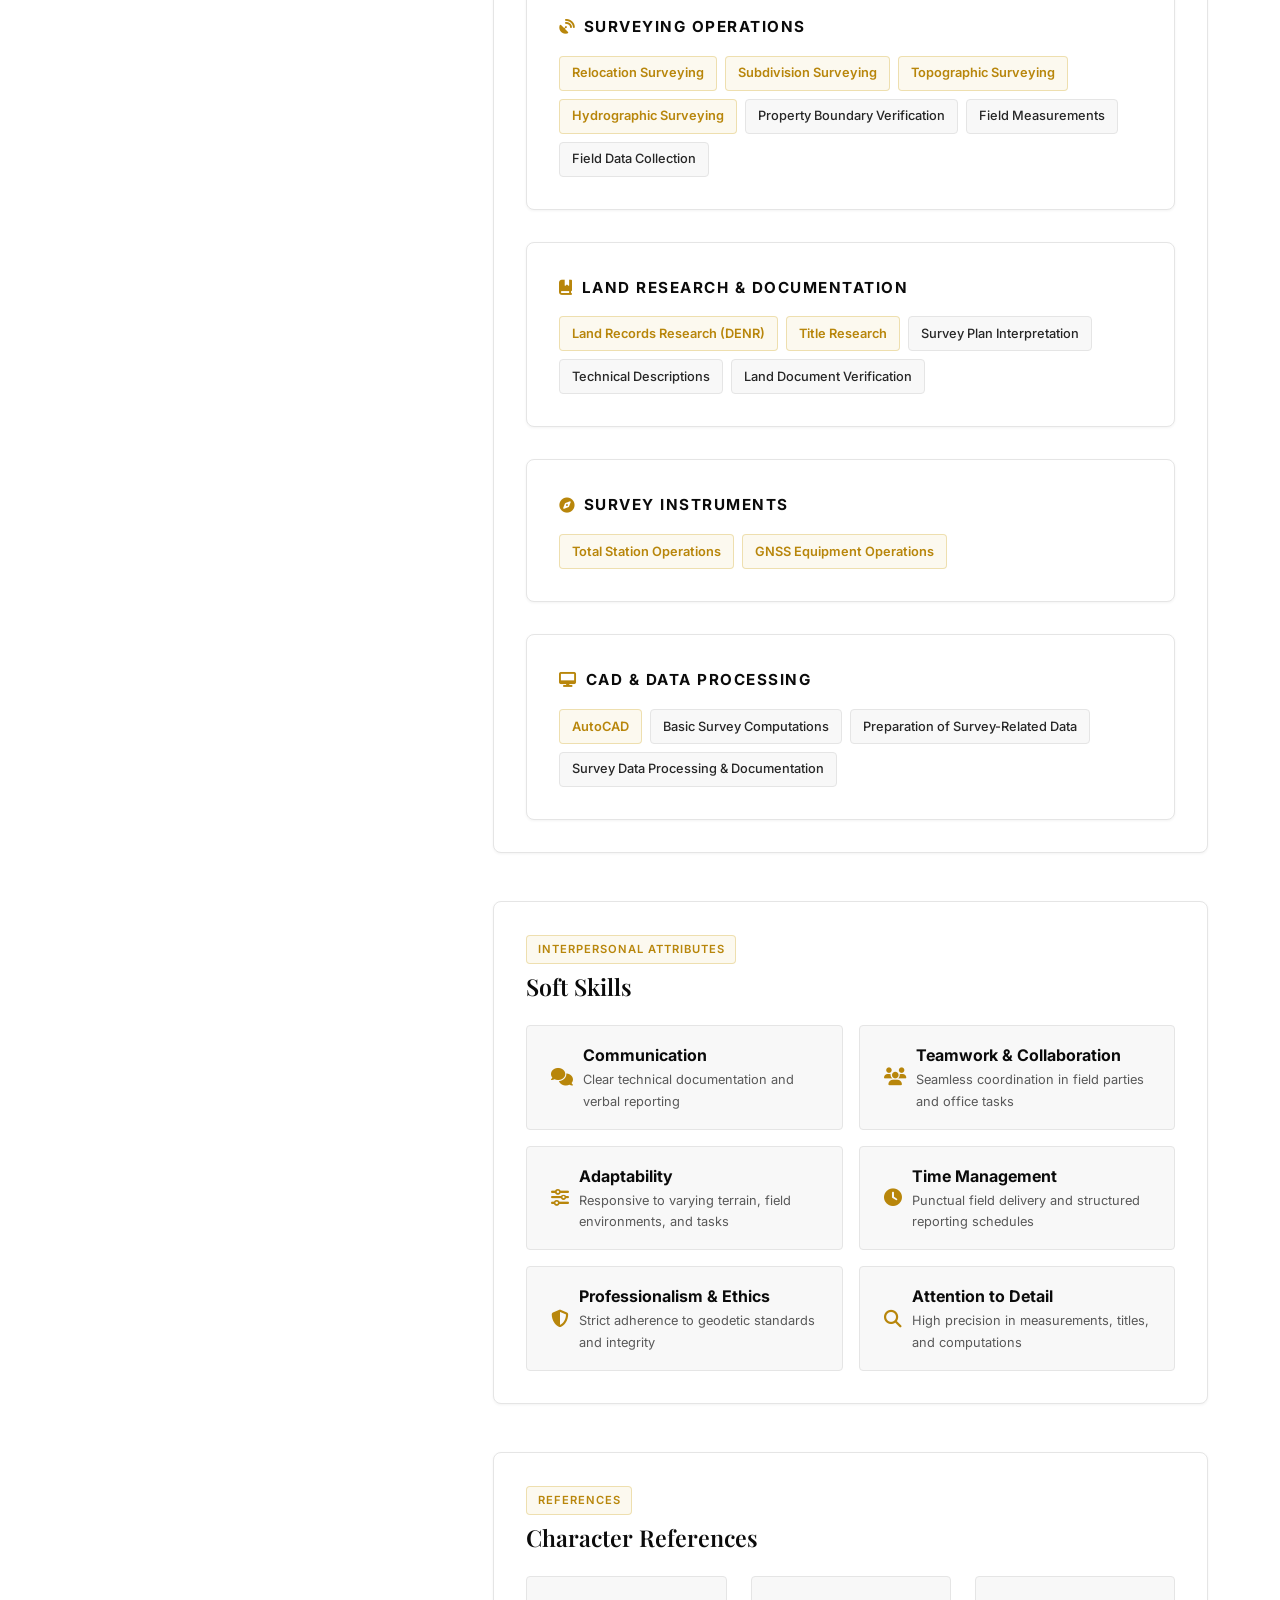
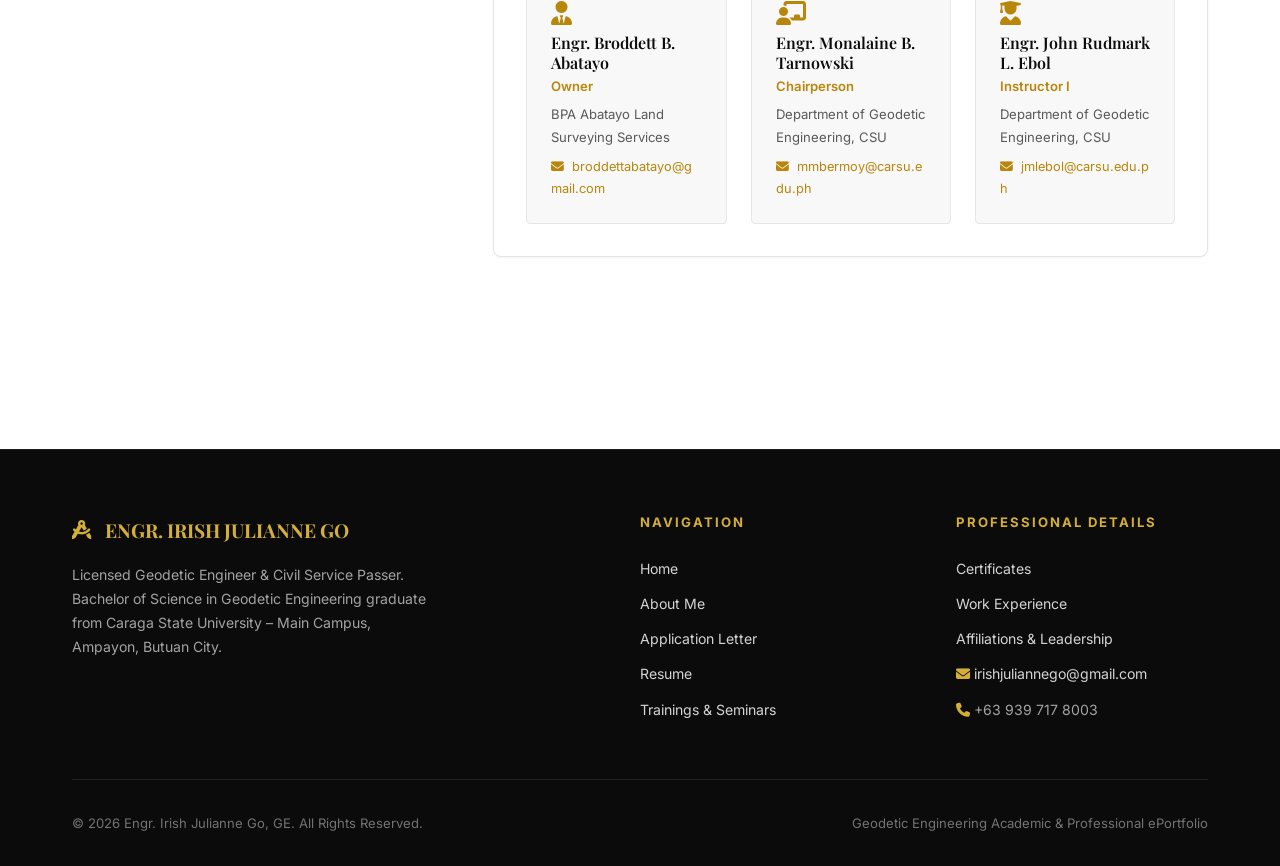
==== commit 8f4c403b: "Add files via upload" ====
--- a/about.html
+++ b/about.html
@@ -23,8 +23,8 @@
   <header class="navbar">
     <div class="container">
       <a href="index.html" class="nav-brand">
-        <i class="fa-solid fa-compass-drafting" style="color: var(--color-gold); margin-right: 8px;"></i>
-        <span>IRISH JULIANNE GO</span>, GE
+        <i class="fa-solid fa-compass-drafting"></i>
+        <span>IRISH JULIANNE GO</span>
       </a>
 
       <button class="nav-toggle" aria-label="Toggle navigation menu">
@@ -39,8 +39,14 @@
           <li><a href="about.html" class="active"><i class="fa-solid fa-user"></i> About Me</a></li>
           <li><a href="application-letter.html"><i class="fa-solid fa-envelope-open-text"></i> Application Letter</a></li>
           <li><a href="resume.html"><i class="fa-solid fa-file-lines"></i> Resume</a></li>
-          <li><a href="trainings.html"><i class="fa-solid fa-chalkboard-user"></i> Trainings & Seminars</a></li>
-          <li><a href="certificates.html"><i class="fa-solid fa-award"></i> Certificates</a></li>
+          <li class="nav-dropdown">
+            <a href="trainings.html" class="nav-dropdown-toggle">
+              <i class="fa-solid fa-chalkboard-user"></i> Trainings &amp; Seminars <i class="fa-solid fa-chevron-down nav-caret"></i>
+            </a>
+            <ul class="dropdown-menu">
+              <li><a href="certificates.html"><i class="fa-solid fa-award"></i> Certificates</a></li>
+            </ul>
+          </li>
           <li><a href="experience.html"><i class="fa-solid fa-briefcase"></i> Work Experience</a></li>
           <li><a href="affiliations.html"><i class="fa-solid fa-users-rectangle"></i> Affiliations & Leadership</a></li>
         </ul>
--- a/css/style.css
+++ b/css/style.css
@@ -229,24 +229,38 @@
   font-weight: 700;
   color: #FFFFFF;
   letter-spacing: .5px;
-  display: flex;
-  align-items: center;
-  gap: 8px;
-}
-.nav-brand span { color: var(--color-gold); }
-.nav-brand:hover { color: var(--color-gold-light); }
+  display: inline-flex;
+  align-items: center;
+  gap: 10px;
+  white-space: nowrap;
+  flex-shrink: 0;
+  text-decoration: none;
+}
+.nav-brand i {
+  color: var(--color-gold);
+  font-size: 1.15rem;
+  flex-shrink: 0;
+}
+.nav-brand span {
+  color: var(--color-gold);
+  white-space: nowrap;
+  display: inline;
+}
+.nav-brand:hover span {
+  color: var(--color-gold-light);
+}
 
 .nav-links {
   display: flex;
   align-items: center;
-  gap: var(--space-xs);
+  gap: 4px;
   list-style: none;
 }
 
 .nav-links a {
   display: block;
-  padding: .5rem .8rem;
-  font-size: .82rem;
+  padding: .45rem .65rem;
+  font-size: .8rem;
   font-weight: 500;
   color: #D4D4D4;
   border-radius: var(--radius-sm);
@@ -263,6 +277,86 @@
   background: var(--color-gold-tint);
   font-weight: 600;
   box-shadow: inset 0 -2px 0 var(--color-gold);
+}
+
+/* Dropdown Menu Hierarchy (Certificates under Trainings & Seminars) */
+.nav-dropdown {
+  position: relative;
+}
+.nav-dropdown-toggle {
+  display: inline-flex !important;
+  align-items: center;
+  gap: 6px;
+}
+.nav-caret {
+  font-size: 0.65rem;
+  transition: transform var(--duration) var(--ease-smooth);
+  color: #A3A3A3;
+  margin-left: 2px;
+}
+.nav-dropdown:hover .nav-caret,
+.nav-dropdown:focus-within .nav-caret {
+  transform: rotate(180deg);
+  color: var(--color-gold);
+}
+
+.dropdown-menu {
+  position: absolute;
+  top: 100%;
+  left: 0;
+  min-width: 210px;
+  background: rgba(11, 11, 11, 0.98);
+  backdrop-filter: blur(16px);
+  -webkit-backdrop-filter: blur(16px);
+  border: 1px solid #262626;
+  border-radius: var(--radius-sm);
+  padding: 6px;
+  list-style: none;
+  box-shadow: 0 10px 30px rgba(0, 0, 0, 0.5);
+  opacity: 0;
+  visibility: hidden;
+  transform: translateY(6px);
+  transition: opacity var(--duration) var(--ease-smooth),
+              transform var(--duration) var(--ease-smooth),
+              visibility var(--duration) var(--ease-smooth);
+  pointer-events: none;
+  z-index: 1050;
+}
+.dropdown-menu::before {
+  content: '';
+  position: absolute;
+  top: -10px;
+  left: 0;
+  right: 0;
+  height: 10px;
+}
+.nav-dropdown:hover .dropdown-menu,
+.nav-dropdown:focus-within .dropdown-menu {
+  opacity: 1;
+  visibility: visible;
+  transform: translateY(2px);
+  pointer-events: all;
+}
+.dropdown-menu li {
+  width: 100%;
+}
+.dropdown-menu a {
+  display: flex;
+  align-items: center;
+  gap: 8px;
+  padding: 0.6rem 0.85rem;
+  font-size: 0.82rem;
+  font-weight: 500;
+  color: #D4D4D4;
+  border-radius: var(--radius-xs);
+  transition: all var(--duration) var(--ease-smooth);
+  white-space: nowrap;
+}
+.dropdown-menu a:hover,
+.dropdown-menu a.active {
+  color: var(--color-gold);
+  background: var(--color-gold-tint);
+  box-shadow: none;
 }
 
 /* Hamburger Toggle */
@@ -1118,15 +1212,7 @@
 }
 
 /* ---------- Responsive Breakpoints ---------- */
-@media (max-width: 1024px) {
-  .grid-3 { grid-template-columns: repeat(2, 1fr); }
-  .grid-4 { grid-template-columns: repeat(2, 1fr); }
-  .footer-grid { grid-template-columns: 1fr 1fr; }
-  .about-grid { grid-template-columns: 1fr; }
-  .about-sidebar .card { position: static; }
-}
-
-@media (max-width: 768px) {
+@media (max-width: 1120px) {
   :root { --nav-height: 64px; }
 
   .container { padding: 0 var(--space-lg); }
@@ -1139,20 +1225,25 @@
     left: 0;
     right: 0;
     bottom: 0;
+    max-height: calc(100vh - var(--nav-height));
+    overflow-y: auto;
+    -webkit-overflow-scrolling: touch;
     background: rgba(11, 11, 11, 0.98);
     backdrop-filter: blur(20px);
+    -webkit-backdrop-filter: blur(20px);
     flex-direction: column;
     align-items: stretch;
-    padding: var(--space-xl);
+    padding: var(--space-lg) var(--space-xl) var(--space-3xl);
     gap: var(--space-xs);
     transform: translateX(100%);
     transition: transform var(--duration) var(--ease-smooth);
     border-top: 1px solid #1F1F1F;
+    z-index: 1001;
   }
   .nav-links.open { transform: translateX(0); }
   .nav-links a {
     padding: .85rem var(--space-lg);
-    font-size: 1rem;
+    font-size: 0.95rem;
     border-radius: var(--radius-md);
     color: #E5E5E5;
   }
@@ -1162,6 +1253,58 @@
     background: var(--color-gold-tint);
   }
 
+  /* Nav brand responsive sizing */
+  .nav-brand {
+    font-size: 1.08rem;
+    white-space: nowrap;
+    flex-shrink: 0;
+  }
+
+  /* Mobile Dropdown Sub-menu (Tree Hierarchy matching reference) */
+  .nav-dropdown {
+    display: flex;
+    flex-direction: column;
+    align-items: stretch;
+  }
+  .nav-dropdown-toggle {
+    justify-content: space-between;
+  }
+  .dropdown-menu {
+    position: static;
+    opacity: 1;
+    visibility: visible;
+    transform: none;
+    pointer-events: all;
+    background: transparent;
+    border: none;
+    box-shadow: none;
+    padding: 2px 0 2px var(--space-md);
+    margin-top: 2px;
+    margin-left: 1.2rem;
+    border-left: 2px solid rgba(212, 175, 55, 0.4);
+  }
+  .dropdown-menu::before { display: none; }
+  .dropdown-menu a {
+    padding: 0.65rem 1rem;
+    font-size: 0.9rem;
+    color: #B0B0B0;
+  }
+  .dropdown-menu a:hover,
+  .dropdown-menu a.active {
+    color: var(--color-gold);
+    background: var(--color-gold-tint);
+  }
+}
+
+@media (max-width: 1024px) {
+  .grid-3 { grid-template-columns: repeat(2, 1fr); }
+  .grid-4 { grid-template-columns: repeat(2, 1fr); }
+  .footer-grid { grid-template-columns: 1fr 1fr; }
+  .about-grid { grid-template-columns: 1fr; }
+  .about-sidebar .card { position: static; }
+}
+
+@media (max-width: 768px) {
   .grid-2,
   .grid-3,
   .grid-4 { grid-template-columns: 1fr; }
@@ -1189,9 +1332,20 @@
 }
 
 @media (max-width: 480px) {
+  .nav-brand {
+    font-size: 0.95rem;
+    gap: 7px;
+  }
   .hero-buttons { flex-direction: column; align-items: center; }
   .hero-buttons .btn { width: 100%; justify-content: center; }
   .page-hero { padding-top: calc(var(--nav-height) + var(--space-2xl)); }
+}
+
+@media (max-width: 360px) {
+  .nav-brand {
+    font-size: 0.85rem;
+    gap: 5px;
+  }
 }
 
 /* ---------- Print ---------- */
